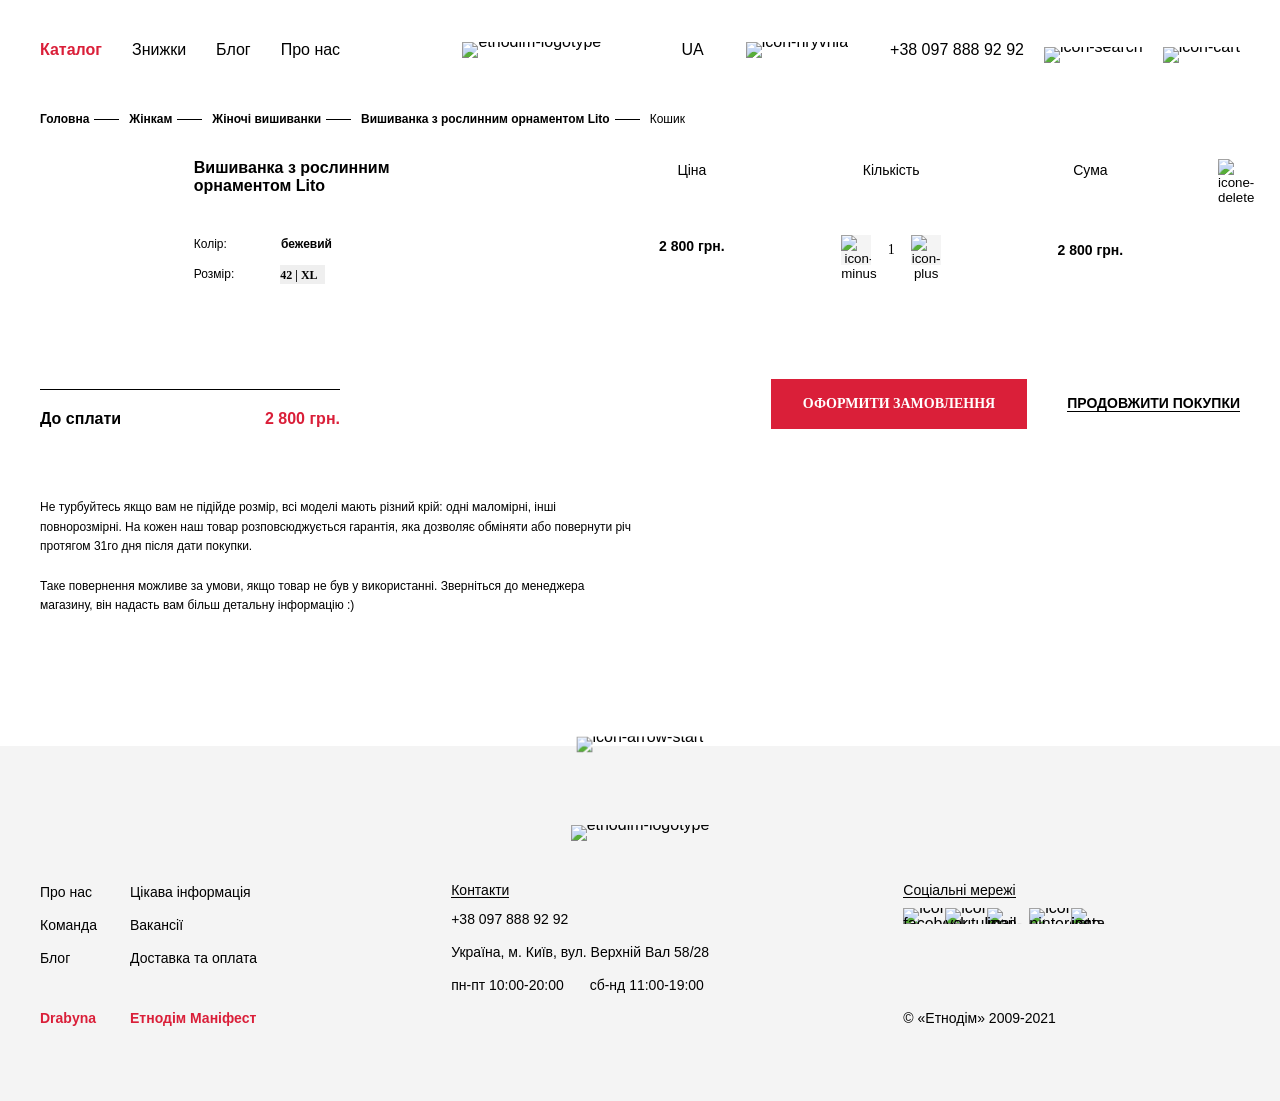
==== cart.html @ d59aa93e "Add files via upload" ====
<!DOCTYPE html>
<html lang="uk">
    <head>
        <meta charset="utf-8"/>
        <title>Etnodim - більше ніж просто одяг</title>
        <meta name="viewport" content="width=device-width, initial-scale=1">
        <meta name="description" content="Etnodim - магазин дизайнерських вишиванок ручної роботи та етнічного одягу"/>
        <meta name="keywords" content="Дизайнерський одяг, вишиванки, ручна робота, етнічний одяг"/>
        <link rel="stylesheet" href="styles.css"/>
    </head>
    <body>
        <header id="top-header">
            <div class="header-flex__container">
                <ul class="header-menu-primary">
                    <li class="header-menu-primary__item active mobile-hidden"><a href="#">Каталог</a></li>
                    <li class="header-menu-primary__item mobile-hidden"><a href="#">Знижки</a></li>
                    <li class="header-menu-primary__item mobile-hidden"><a href="#">Блог</a></li>
                    <li class="header-menu-primary__item mobile-hidden"><a href="#">Про нас</a></li>
                    <li class="header-menu-primary__item mobile-visible"><a href="#"><img src="images/icon-menu.svg" alt="icon-menu"/></a></li>
                </ul>
                <div class="header__logo">
                    <a href="#">
                        <img class="logo" src="images/logo-big.png" alt="etnodim-logotype"/>
                    </a>
                </div>
                <ul class="header-menu-secondary">
                    <li class="header-menu-secondary__item mobile-hidden"><a href="#" class="lang-switch">UA</a></li>
                    <li class="header-menu-secondary__item mobile-hidden"><a href="#" class="currency-switch"><img src="images/icon-hryvnia.svg" alt="icon-hryvnia"/></a></li>
                    <li class="header-menu-secondary__item mobile-hidden"><a href="#">+38 097 888 92 92</a></li>
                    <li class="header-menu-secondary__item"><a href="#"><img src="images/icon-search.svg" alt="icon-search" class="icon-search"/></a></li>
                    <li class="header-menu-secondary__item"><a href="cart.html"><img src="images/icon-cart.svg" alt="icon-cart" class="icon-cart"/></a></li>
                </ul>
            </div>
        </header>
        <section class="section__container section__container--breadcrumbs mobile-hidden">
            <ul class="breadcrumbs mobile-hidden">
                <li class="breadcrumbs__item"><a href="#">Головна</a></li>
                <li class="breadcrumbs__item"><a href="#">Жінкам</a></li>
                <li class="breadcrumbs__item"><a href="catalog.html">Жіночі вишиванки</a></li>
                <li class="breadcrumbs__item"><a href="product.html">Вишиванка з рослинним орнаментом Lito</a></li>
                <li class="breadcrumbs__item active">Кошик</li>
            </ul>
        </section>
        <div class="back-to-catalog mobile-visible">
            <a href="product.html" class="back-to-catalog__link">
                <img src="images/icon-back.svg" alt="icon-back" />
                <p class="back-to-catalog__label">Вишиванка з рослинним орнаментом Lito</p>
            </a>
        </div>
        <section class="section__container">
            <form class="cart__form">
                <div class="cart__product-card">
                    <div class="cart__img">
                    </div>
                    <div class="cart__product-desc">
                        <div class="cart__title">
                            <p class="cart__product-title">
                                Вишиванка з рослинним орнаментом Lito
                            </p>
                            <p class="cart__label mobile-hidden">Ціна</p>
                            <p class="cart__label mobile-hidden">Кількість</p>
                            <p class="cart__label mobile-hidden">Сума</p>
                            <button class="cart__delete-product">
                                <img src="images/icon-delete.svg" alt="icone-delete" class="product__delete" />
                            </button>
                        </div>
                        <div class="cart__main">
                            <div class="cart__product-properties">
                                <div class="cart__product-color">
                                    <p class="cart__product-color-label">Колір:</p>
                                    <p class="cart__product-color-name">
                                    бежевий</p>
                                </div>
                                <div class="cart__product-size">
                                    <label for="size-select" class="label__select label__select--cart">Розмір:</label>
                                    <select name="size" id="size-select" class="input__select input__select--cart">
                                        <option value="xl">42 | XL</option>
                                        <option value="l">40 | L</option>
                                        <option value="m">38 | M</option>
                                        <option value="s">36 | S</option>
                                        <option value="xs">34 | XS</option>
                                        <option value="xxs">32 | XXS</option>  
                                    </select>
                                </div>
                            </div>
                            <p class="product__price mobile-hidden">2 800 грн.</p>
                            <div class="cart__quantity">
                                <div class="counter__quantity">
                                    <button class="quantity__button"><img src="images/icon-minus.svg" alt="icon-minus" /></button>
                                    <input type="number" name="product-quantity" value="1" class="quantity__input"/>
                                    <button class="quantity__button"><img src="images/icon-plus.svg" alt="icon-plus" /></button>
                                </div>
                                <p class="product__price">2 800 грн.</p>
                            </div>
                        </div>
                    </div>
                </div>
                <div class="cart__footer">
                    <div class="cart__sum">
                        <p class="cart__sum-title">До сплати</p>
                        <p class="cart__sum-price">2 800 грн.</p>
                    </div>
                    <div class="cart__button-group">
                        <button type="submit" class="button-primary product__button cart__button">
                            Оформити замовлення
                        </button>
                        <button class="button-with-icon">
                            <span class="button-label button-label--secondary">продовжити покупки</span>
                        </button>
                    </div>
                </div>
            </form>
            <div class="cart__info">
                <p class="cart__info-text">
                    Не турбуйтесь якщо вам не підійде розмір, всі моделі мають різний крій: одні маломірні, інші повнорозмірні. На кожен наш товар розповсюджується гарантія, яка дозволяє обміняти або повернути річ протягом 31го дня після дати покупки.
                </p>
                <p class="cart__info-text">
                    Таке повернення можливе за умови, якщо товар не був 
                    у використанні. Зверніться до менеджера магазину, він надасть вам більш детальну інформацію &#58;&#41;
                </p>
            </div>
        </section>
        <footer class="footer__container">
            <div class="footer__arrow">
                <a href="#top-header">
                    <img class="footer__arrow-img" src="images/icon-arrow-start.svg" alt="icon-arrow-start" />
                </a>
            </div>
            <div class="footer__logo">
                <a href="#">
                    <img class="footer__logo-img" src="images/logo-big.png" alt="etnodim-logotype"/>
                </a>
            </div>
            <div class="footer-grid">
                <ul class="footer-menu">
                    <li class="footer-menu__item"><a href="#">Про нас</a></li>
                    <li class="footer-menu__item"><a href="#">Команда</a></li>
                    <li class="footer-menu__item"><a href="#">Блог</a></li>
                </ul>
                <ul class="footer-menu">
                    <li class="footer-menu__item"><a href="#">Цікава інформація</a></li>
                    <li class="footer-menu__item"><a href="#">Вакансії</a></li>
                    <li class="footer-menu__item"><a href="#">Доставка та оплата</a></li>
                </ul>
                <div class="footer-grid__social">
                    <p class="footer-grid__title">
                        Соціальні мережі
                    </p>
                    <div class="social-media-grid">
                        <a href="#"><img src="images/icon-facebook.svg" alt="icon-facebook" /></a>
                        <a href="#"><img src="images/icon-youtube.svg" alt="icon-youtube" /></a><a href="#"><img src="images/icon-mail.svg" alt="icon-mail" /></a><a href="#"><img src="images/icon-pinterest.svg" alt="icon-pinterest" /></a><a href="#"><img src="images/icon-insta.svg" alt="icon-insta" /></a>
                    </div>
                </div>
                <div class="footer-grid__sponsor">
                    <p class="footer-grid__sponsor-name"><a href="#">Drabyna</a></p>
                </div>
                <div class="footer-grid__sponsor">
                    <p class="footer-grid__sponsor-name"><a href="#">Етнодім Маніфест</a></p>
                </div>
                <div class="footer-grid__contacts">
                    <p class="footer-grid__title">
                        Контакти
                    </p>
                    <div class="contacts-list">
                        <p class="contacts-list__item">+38 097 888 92 92</p>
                        <p class="contacts-list__item">Україна, м. Київ, вул. Верхній Вал 58/28</p>
                        <p class="contacts-list__item">пн-пт 10:00-20:00 <span class="contacts-list__item contacts-list__item--left-margin">сб-нд 11:00-19:00</span>
                        </p>
                    </div>
                </div>
                <div class="footer-grid__copyright">
                    <p class="footer-grid__copyright-text">© «Етнодім» 2009-2021</p>
                </div>
            </div>
        </footer>
    </body>
</html>
---- styles.css ----
@font-face {
    font-family: "DelaGothicOne";
    src: url("fonts/DelaGothicOne/DelaGothicOne-Regular.woff2") format("woff2"), url("fonts/DelaGothicOne/DelaGothicOne-Regular.woff") format("woff");
    font-weight: 400;
}
@font-face {
    font-family: "Raleway";
    src: url("fonts/RalewayFont/Raleway-Bold.woff") format("woff");
    font-weight: 700;
}
@font-face {
    font-family: "Raleway";
    src: url("fonts/RalewayFont/Raleway-SemiBold.woff") format("woff");
    font-weight: 600;
}
@font-face {
    font-family: "Raleway";
    src: url("fonts/RalewayFont/Raleway-Regular.woff") format("woff");
    font-weight: 400;
}
@font-face {
    font-family: "Raleway";
    src: url("fonts/RalewayFont/Raleway-Light.woff") format("woff");
    font-weight: 300;
}

* {
    box-sizing: border-box;
    margin:0;
    padding:0;
    scroll-behavior: smooth;
}
body {
    background-color: #fff;
    font-family: "Raleway", sans-serif;
    font-variant-numeric: lining-nums;
}
.mobile-hidden {
    display: none;
}
.desktop-visible {
    display: none;
}
.hidden {
    display: none;
}
/* Font styles */
h1, .section__title, .product__title {
    font-family: "DelaGothicOne", sans-serif;
}
h1 {
    font-size: 24px;
    line-height: 112%;
    text-transform: uppercase;
}
.section__title, .product__title {
    font-size: 18px;
    line-height: 140%;
    text-transform: uppercase;
}

.header-menu-primary__item, .header-menu-secondary__item, .details__title, .cart__product-title, .cart__sum-title, .cart__sum-price {
    font-size: 16px;
    line-height: auto;
    font-weight: 400;
}
.cart__product-title {
    font-weight: 600;
}
.details__title, .cart__sum-title {
    font-weight: 700;
}

.footer-grid__sponsor-name, .contacts-list__item, 
.footer-grid__copyright-text, .footer-menu__item,
.footer-grid__title,
.filter__label, .product__color, .size__label, .cart__label {
    font-size: 14px;
    line-height: 166%;
    font-weight: 300;
}

.product__price, .filter__subtitle {
    font-size: 14px;
    line-height: 162%;
    font-weight: 700;
}
.product__desc, .label__select,
.label__filter, .title__mobile-filter, .link__info, .details__desc,
.cart__product-color-label, .cart__info-text {
    font-size: 12px;
    line-height: 162%;
    font-weight: 300;
}
.breadcrumbs__item, .back-to-catalog__label, .cart__product-color-name {
    font-size: 12px;
    line-height: 162%;
    font-weight: 600;
}
.breadcrumbs__item.active {
    font-weight: 300;
}
.warning__size {
    font-size: 12px;
    line-height: 140%;
    font-weight: 300;
    color:#DA1F39;
    vertical-align: middle;
}

.product__subtitle {
    font-size: 10px;
    line-height: auto;
    font-weight: 400;
    text-transform: uppercase;
    color: #b5b5b5;
}
.subhead {
    font-size: 14px;
    line-height: auto;
    font-weight: 400;
    text-transform: uppercase;
}

.button-label {
    line-height: auto;
    font-weight: 600;
    text-transform: uppercase;
    font-size: 14px;
}

.button-with-icon {
    background: none;
    border: none;
    display: flex;
    align-items: center;
    gap: 5px;
    cursor: pointer;
}

.button-label--secondary {
    border-bottom: #000 solid 1px;
}

.button-primary {
    appearance: none;
    border: none;
    background-color: #DA1F39;
    height: 50px;
    padding: 0 32px;
    min-width: 216px;
    font-family: "Raleway";
    font-weight: 600;
    font-size: 14px;
    text-transform: uppercase;
    color: #fff;
    cursor: pointer;
}
.contacts-list__item--left-margin {
    margin-left: 22px;
}

.header-menu-primary__item.active, .footer-grid__sponsor-name, .cart__sum-price {
    color: #DA1F39;
    font-weight: 700;
}

.header-menu-primary__item, .header-menu-secondary__item,
.footer-menu__item {
    list-style-type: none;
}

a {
    text-decoration: none;
    color: inherit;
    line-height: 0;
    display: inline-block;
}


/* Header */
.header-flex__container {
    margin: 10px;
    display: flex;
    justify-content: space-between;
    align-items: center;
}

.logo {
    width: 95px;
}

.header__logo {
    margin-left: 42px;
    line-height: 0;
}

.header-menu-primary, .header-menu-secondary {
    display: flex;
    gap: 15px;
    align-items: center;
}

.lang-switch, .currency-switch {
    display: flex;
    align-items: center;
}

.lang-switch::after, .currency-switch::after {
    content: '';
    display: inline-block;
    background: url(images/icon-arrow-down.svg);
    background-position: center;
    background-repeat: no-repeat;
    width: 22px;
    height: 22px;
    vertical-align: middle;
}

.icon-search, .icon-cart {
    width: 21px;
}

/* Footer */
.footer__container {
    background-color: #F4F4F4;
    padding: 20px 10px;
    position: relative;
}

.footer__arrow {
    position: absolute;
    left: 50%;
    transform: translate(-50%, -50%); /*вирівнює враховуючи розмір елемента*/
    top: -6px;
}

.footer__arrow-img {
    width: 16px;
}

.footer__logo {
    text-align: center;
    margin-bottom: 24px;
}

.footer__logo-img {
    width: 132px;
}

.footer-grid {
    display: grid;
    grid-template-columns: minmax(min-content, 80px) minmax(min-content, 140px) minmax(min-content, 116px);
    gap: 10px;
}

.footer-menu, .contacts-list {
    display: flex;
    flex-direction: column;
    gap: 10px;
}

.social-media-grid {
    display: grid;
    grid-template-columns: repeat(3, 22px);
    gap: 10px;
}

.footer-grid__contacts, .footer-grid__copyright {
    grid-column: span 3;
}

.footer-grid__title {
    display: inline-block;
    margin-bottom: 10px;
    border-bottom: #000 solid 1px;
    line-height: 100%;
}

.footer-grid__sponsor, .footer-grid__copyright {
    margin: 10px 0;
}


/* Catalog, Section */
.section__container {
    padding: 20px 10px 50px;
}
.catalog__products {
    display: flex;
    gap: 20px;
    flex-wrap: wrap;
    margin: 20px 0 50px;
}
.catalog__card {
    width: calc(50% - 10px);
    display: flex;
    flex-direction: column;
    gap: 5px;
}
.product__img, .product__img--02, .product__img--03,
.product__img--04, .product__img--05, .product__img--06 {
    background-repeat: no-repeat;
    background-position:top;
    background-size: cover;
    height: 200px;
    display: block;
}
.product__img {
    background-image: url(images/catalog/product_01.jpg);
}
.product__img--02 {
    background-image: url(images/catalog/product_02.jpg);
}
.product__img--03 {
    background-image: url(images/catalog/product_03.jpg);
}
.product__img--04 {
    background-image: url(images/catalog/product_04.jpg);
}
.product__img--05 {
    background-image: url(images/catalog/product_05.jpg);
}
.product__img--06 {
    background-image: url(images/catalog/product_06.jpg);
}
.product__desc {
    height: 38px;
    overflow: hidden;
}
.catalog__navigation {
    display: grid;
    grid-template-columns: 1fr 2fr 1fr;
}
.catalog__button {
    grid-column: 2;
    justify-self: center;
}

/* Catalog__sort */
.catalog__sort {
    display: flex;
    gap: 10px;
    justify-self: end;
    align-items: center;
}
.input__select {
    appearance: none;
    border: none;
    outline: none;
    background-image: url(images/icon-arrow-down.svg);
    background-repeat: no-repeat;
    background-position: right;
    font-family: "Raleway";
    font-size: 12px;
    font-weight: 300;
    font-variant-numeric: lining-nums;
    cursor: pointer;
}

/* Catalog__filter */
.catalog__filter {
    position: relative;
}

.filter__arrow {
    margin-left: 5px;
    vertical-align: middle;
    transition: transform 0.3s ease; /* Для повільної анімації */
    cursor: pointer;
}
.title__mobile-filter {
    cursor: pointer;
    position: relative;
    z-index: 2;
}
.toggle__arrow:checked + .title__mobile-filter .filter__arrow {
    transform: rotate(180deg);
}
.toggle__arrow:checked ~ .menu-filter__block {
    display: flex;
}
.menu-filter__block {
    position: absolute;
    top: 0;
    display: none;
    flex-direction: column;
    flex-wrap: wrap;
    background-color: #fff;
    padding: 36px 20px 20px 0;
    height: 520px;
    width: 340px;
    gap: 10px;
    z-index: 1;
    box-shadow: 
    6px 6px 8px rgba(178, 178, 178, 0.25), /* Multiple shadow */
    4px 4px 6px rgba(55, 47, 47, 0.25);
}
.filter__column {
    width: calc(50% - 10px);
}

.filter__checkbox-block {
    display: flex;
    flex-direction: column;
    flex-wrap: wrap;
    gap: 5px;
    margin: 10px 0;
}
.filter__checkbox {
    display: flex;
    align-items: center;
}
.filter__label {
    position: relative;
    vertical-align: middle;
    cursor: pointer;
    padding-left: 0;
}
input[type="checkbox"] {
    appearance: none;
    vertical-align: middle;
    width: 10px;
    height: 10px;
    border: 1px solid #565656;
    margin-right: 5px;
    top: -1px;
    position: relative;
    cursor: pointer;
}

input[type="checkbox"]:checked {
    vertical-align: middle;
    background-color: #565656;
    background-image: url(images/icon-check.svg);
    background-position: center;
    background-repeat: no-repeat;
    background-size: 10px 10px;
}
.toggle__arrow {
    display: none;
}

.catalog__title-grid {
    display: grid;
    grid-template-columns: 1fr 2fr;
    gap: 20px;
    position: relative;
}
.section__title {
    grid-column: span 2;
    justify-self: end;
}


/* Product */
.back-to-catalog {
    padding: 10px 10px 0;
}
.back-to-catalog__link {
    display: flex;
    gap: 10px;
    align-content: center;
}

.product__container-flex {
    display: flex;
    flex-direction: column;
    margin: 20px 10px 50px;
}

.product-image__group {
    display: flex;
    flex-direction: column;
    gap: 10px;
}
.product-image__details {
    display: flex;
    gap: 10px;
    overflow-x: auto;
}
.product-image__block {
    min-width: 36%;
}
.product-image__item {
    width: 100%;
    display: block;
}
.product-image__cover {
    width: 100%;
}
.product-image__block--video {
    position: relative;
}
.icon-play {
    position: absolute;
    top: 50%;
    left: 50%;
    transform: translate(-50%, -50%);
}

.product-image__navigation {
    display: flex;
    gap: 10px;
    justify-content: flex-end;
    margin-bottom: 20px;
    cursor: pointer;
}
.product-image__arrow-next {
    transform: rotate(180deg);
}

.product__counter {
    display: flex;
    margin: 20px 0;
    align-items: center;
}
.product__color, .counter__quantity {
    width: 50%;
}
.quantity__button {
    appearance: none;
    border: none;
    width: 30px;
    height: 30px;
    background-color: #F4F4F4;
    cursor: pointer;
}
.counter__quantity {
    display: flex;
    align-items: center;
}
.quantity__input {
    appearance: none;
    border: none;
    outline: none;
    font-family: "Raleway";
    font-size: 14px;
    font-weight: 300;
    width: 40px;
    height: 30px;
    text-align: center;
}
input[type="number"]::-webkit-outer-spin-button,
input[type="number"]::-webkit-inner-spin-button {
    -webkit-appearance: none;
    margin: 0;
}

.product__size {
    display: flex;
    gap: 14px;
}
.size__radio-hide {
    display: none;
}
.size__label {
    cursor: pointer;
}

.size__radio-hide:checked + .size__label  {
    font-weight: 700;
}
.link__info {
    border-bottom: #000 solid 1px;
    line-height: 100%;
    margin: 10px 0 0px;
}
.product__button {
    margin-top: 10px;
    margin-bottom: 30px;
}

.product__details {
    margin-top: 20px;
}
.details__item::after {
    content:'';
    display: block;
    height: 1px;
    width: 100%;
    background-color: #000;
    margin: 15px 0;
}
.details__item:last-child::after {
    display: none;
}

.details__title {
    position: relative;
    cursor: pointer;
}
.details__title::-webkit-details-marker {
    display: none;
}
.details__title::after {
    content: '';
    display: inline-block;
    position: absolute;
    right: 0;
    width: 16px;
    height: 16px;
    background-image: url(images/icon-plus.svg);
    background-position: center;
}
.details__item[open] .details__title::after {
    background-image: url(images/icon-minus.svg);
}
.details__desc {
    margin-top: 15px;
}

.product-slider {
    position: relative;
    margin: 0 10px 50px;
}
.product-slider__navigation {
    position: absolute;
    display: flex;
    justify-content: space-between;
    width: 100%;
    top: 38%;
}
.product-slider__previous, .product-slider__next {
    cursor: pointer;
}
.product-slider__next {
    transform: rotate(180deg);
    right: 0;
}
.arrow__previous, .arrow__next {
    display: block;
    height: 40px;
    width: 40px;
}

.product-slider__row {
    margin: 20px 32px;
    display: flex;
    gap: 40px;
    scroll-snap-type: x mandatory; /* додає снеп точку по х*/
    overflow-x: auto;
}
.product-slider__card {
    display: flex;
    flex-direction: column;
    gap: 10px;
    margin: 0 32px;
    scroll-snap-align: center; /* скролл по снеп центру */
}
.product__desc--slider {
    font-size: 14px;
}
.product__img--slider {
    width: calc(100vw - 84px);
    height: 100%;
}
.slider__image {
    width: 100%;
}

.warning {
    height: 40px;
    display: flex;
    align-items: center;
}

/* Стилізація скрол-бар */
.product-slider__row::-webkit-scrollbar {
    display: none;   
}

/* Cart */
.cart__product-card {
    display: flex;
    gap: 20px;
    margin-bottom: 20px;
}
.cart__img {
    width: 40%;
    background-image: url(images/catalog/product_01.jpg);
    background-position: 15%;
    background-size: cover;
    background-repeat: no-repeat;
}
.cart__product-desc {
    display: flex;
    flex-direction: column;
    width: 60%;
    justify-content: space-between;
}
.cart__title {
    display: flex;
    justify-content: space-between;
    margin-bottom: 20px;
}
.cart__delete-product {
    appearance: none;
    background: none;
    border: none;
    width: 22px;
    height: 22px;
    cursor: pointer;
}
.cart__product-color, .cart__product-size {
    display: flex;
}
.cart__product-color {
    gap: 24px;
}
.cart__product-size {
    gap: 16px;
}
.cart__quantity {
    display: grid;
    grid-template-columns: 1fr 1fr;
    align-items: center;
    margin-top: 15px;
}
.product__price {
    justify-self: end;
}
.input__select--cart {
    font-weight: 700;
}

.cart__sum {
    display: flex;
    justify-content: space-between;
    width: 70%;
    padding-top: 20px;
    margin: 30px 0 20px;
    border-top: #000 solid 1px;
}

.cart__info {
    display: flex;
    flex-direction: column;
    gap: 20px;
    margin-top: 50px;
}

@media screen and (min-width: 700px) {
    .mobile-visible--small-screen {
        display: none;
    }
    .mobile-hidden--small-screen {
        display: flex;
    }

    .catalog__card {
        width: calc(33% - 12px);
    }
    .product__img, .product__img--02, .product__img--03,
    .product__img--04, .product__img--05, .product__img--06 {
        height: 300px;
    }

     /* Footer */
     .footer__container {
        padding: 70px 10px;
    }
    .footer__arrow-img {
        top: -12px;
    }
    .arrow-footer {
        width: 30px;
    }
    .footer__logo {
        margin-bottom: 40px;
    }
    .footer__logo-img {
        width: 184px;
    }
    .footer-grid {
        grid-template-columns: minmax(min-content, 80px) minmax(min-content, auto) minmax(min-content, auto) minmax(min-content, auto);
        gap: 10px;
    }
    .social-media-grid {
        grid-template-columns: repeat(auto-fit, 22px);
        gap: 20px;
    }
    .footer-grid__contacts {
        grid-column: 3;
        grid-row: 1;
    }
    .footer-grid__sponsor, .footer-grid__copyright {
        margin: 0;
    }
    .footer-grid__copyright {
        grid-column: 4;
        grid-row: 2;
    }

    /* Catalog__filter */
    .menu-filter__block {
        height: 342px;
        width: 500px;
    }
    .filter__column {
        width: calc(33% - 10px);
    }

    /* Product */
    .product__color, .counter__quantity {
        width: 30%;
    }

    .product-slider__title-row {
        display: flex;
        justify-content: space-between;
    }
    .product-slider__arrow-next {
        transform: rotate(180deg);
    }
    .product-slider__navigation-top {
        display: flex;
        gap: 20px;
        align-items: center;
    }

    .product-slider__row {
        gap: 20px;
        overflow-x: auto;
        margin: 20px 0px;
    }
    .product-slider__card {
        margin: 0;
        min-width: 26%;
        margin-bottom: 30px;
    }
    .product__img--slider {
        width: 100%;
        height: 100%;
        background-image: url(images/catalog/product/slider/bg.jpg);
        background-size: contain;
        transition: transform 500ms ease-in-out;
    }
    .slider__image {
        transition: transform 500ms ease-in-out;
    }
    .product__img--slider:hover .slider__image {
        transform: scale(0.7);
    }

    /* Стилізація скрол-бар */
    .product-slider__row::-webkit-scrollbar {
        display: block;
        height: 3px;   
    }
    .product-slider__row::-webkit-scrollbar-track {
        background: rgba(218, 31, 57, 0.3); /* Колір трека */
    }
    .product-slider__row::-webkit-scrollbar-thumb {
        background-color:#DA1F39; /* Колір скролу */
    }

    /* Cart */
    .cart__img {
        width: 20%;
    }
    .cart__product-desc {
        width: 80%;
    }
}

@media screen and (min-width: 1024px) {
    .mobile-hidden {
        display: block;
    }
    .mobile-visible {
        display:none;
    }
    .desktop-visible {
        display: none;
    }

    .mobile-hidden--small-screen {
        display: flex;
    }

    .section__container {
        padding: 10px 40px 130px;
    }

    /* Fonts */
    h1 {
        font-size: 64px;
    }
    .section__title {
        font-size: 36px;
    }
    .product__desc {
        font-size: 14px;
        margin-top: 5px;
    }

    /* Header */
    .header-flex__container {
        height: 100px;
        margin: 0 40px;
        display: flex;
        justify-content: space-between;
        align-items: center;
    }
    .header-menu-primary {
        gap: 30px;
    }
    .header-menu-secondary {
        gap: 20px;
    }
    .logo {
        width: 184px;
    }
    .icon-search, .icon-cart {
        width: auto;
    }

    /* Footer */
    .footer__container {
        padding: 70px 40px;
    }
    
    /* Breadcrumbs */
    .section__container--breadcrumbs {
        padding: 10px 40px 0;
    }
    .breadcrumbs {
        display: flex;
        gap: 5px;
        list-style-type: none;
        margin-bottom: 20px;
    }
    .breadcrumbs__item::after {
        content: '';
        display: inline-block;
        width: 25px;
        height: 1px;
        background-color: #000;
        vertical-align: middle;
        margin: 0 5px;
    }
    .breadcrumbs__item:last-child::after {
        display: none;
    }


    /* Catalog */
    .catalog__title-grid {
        grid-template-columns: 1fr 2fr 4fr;
        align-items: center;
    }
    .catalog__sort, .catalog__filter {
        order: -1;
        justify-self: start;
    }
    .section__title {
        grid-column: span 1;
    }
    .catalog__products {
        gap: 50px;
        margin: 45px 0 80px;
    }
    .catalog__card {
        width: calc(50% - 25px);
    }
    .product__img, .product__img--02, .product__img--03,
    .product__img--04, .product__img--05, .product__img--06 {
        height: 500px;
    }
    .product__desc {
        height: auto;
        overflow: visible;
    }
    .page-numbers {
        grid-column: 3;
        justify-self: end;
    }
    .page-numbers {
        display: flex;
        gap: 10px;
        list-style-type: none;
    }
    .page-numbers__item {
        font-family: "Raleway", sans-serif;
        font-variant-numeric: lining-nums;
        font-size: 14px;
        line-height: 162%;
        font-weight: 700;
    }
    .page-numbers__item.active {
        color: #B0B0B0;
    }

    /* Catalog__sort */
    .sort-view {
        display: flex;
        gap: 10px;
    }
    .sort-view__radio {
        display: none;
    }
    .sort-view__icon {
        opacity: 0.4;
        cursor: pointer;
    }
    .sort-view__radio:checked + .sort-view__icon{
        opacity: 1;
    }

    /* Product */
    .product__container-flex {
        display: flex;
        flex-direction: row;
        margin: 0 40px 130px 0;
    }
    .product-image__group {
        width: calc(50% + 40px);
        gap: 40px;
    }
    .product__content {
        width: 50%;
        padding: 0 40px;
    }
    .product-image__details {
        flex-direction: row;
        flex-wrap: wrap;
        gap: 40px;
        overflow-x: none;
    }
    .product-image__block {
        min-width: none;
        width: calc(50% - 20px);
    }

    .product__counter {
        margin: 40px 0 20px;
    }
    .product__details {
        margin-top: 40px;
    }

    .product-slider {
        margin: 0 0 50px 0;
    }
    .product-slider__title-row {
        margin: 0 40px;
    }
    .product-slider__row {
        margin: 20px 0 0;
        gap: 0;
    }
    .product-slider__card {
        padding-right: 40px;
    }
    .product-slider__card:first-child {
        margin-left: 40px;
    }
    .product__img--slider {
        width: 100%;
        height: 100%;
    }
    .product__desc--slider {
        height: 46px;
    }

    /* Cart */
    .cart__product-card {
        gap: 30px;
        margin-bottom: 30px;
    }
    .cart__img {
        width: 142px;
        height: 170px;
    }

    .cart__product-desc {
        width: 100%;
        justify-content: start;
        gap: 40px;
    }

    .cart__title, .cart__main {
        display: grid;
        grid-template-columns: 2fr 1fr 1fr 1fr 50px;
        justify-content: space-between;
        margin-bottom: 0;
    }
    .cart__product-title {
        width: 70%;
    }
    .cart__main {
        grid-template-columns: 2fr 1fr 2fr 50px;
        align-items: start;
    }

    .cart__label, .product__price, .counter__quantity {
        justify-self: center;
    }
    .cart__delete-product {
        justify-self: end;
    }

    .cart__quantity {
        display: grid;
        grid-template-columns: 1fr 1fr;
        align-items: center;
        margin-top: 0;
    }
    .counter__quantity {
        width: auto;
    }
    .cart__product-color {
        gap: 54px;
    }
    .cart__product-size {
        gap: 46px;
    }
    .cart__product-properties {
        display: flex;
        flex-direction: column;
        gap: 10px;
    }

    .cart__footer {
        display: flex;
        justify-content: space-between;
    }
    .cart__sum {
        width: 25%;
    }

    .cart__button {
        margin: 0;
    }
    .cart__button-group {
        display: flex;
        align-items: center;
        gap: 40px;
    }

    .cart__info {
        width: 50%;
    }
}

@media screen and (min-width: 1400px) {
    .desktop-visible {
        display: unset;
    }
    .desktop-hidden {
        display: none;
    }

    /* Header */
    .header-flex__container {
        margin: 0 80px;
    }

    /* Footer */
    .footer__container {
        padding: 70px 80px;
    }

    /* Catalog */
    .catalog__products {
        width: 85%;
        margin-left: 15%;
    }
    .section__container {
        padding: 10px 80px 130px;
    }
    .catalog__title-grid {
        grid-template-columns: 15% 1fr 1fr;
        gap: 0;
    }
    .section__title {
        grid-column: 3;
    }

    /* Catalog__sort */
    .catalog__sort {
        grid-column: 2;
    }

    /* Catalog__filter */
    .catalog__filter {
        width: 100%;
    }
    .menu-filter__block {
        display: flex;
        left: 0;
        top: -10px;
        flex-wrap: nowrap;
        padding: 0;
        height: auto;
        width: 100%;
        gap: 15px;
        box-shadow: none;
    }
    .filter__column {
        width: 100%;
        margin-bottom: 0;
    }

    .filter__subtitle {
        display: flex;
        align-items: center;
        cursor: pointer;
    }


    .filter__checkbox-block {
        display: flex;
        flex-direction: column;
        flex-wrap: wrap;
        margin: 5px 0;
    }



    .toggle__arrow--size:checked + .filter__subtitle--size .filter__arrow,
    .toggle__arrow--color:checked + .filter__subtitle--color .filter__arrow,
    .toggle__arrow--season:checked + .filter__subtitle--season .filter__arrow,
    .toggle__arrow--material:checked + .filter__subtitle--material .filter__arrow,
    .toggle__arrow--sleeve:checked + .filter__subtitle--sleeve .filter__arrow {
        transform: rotate(180deg);
    }
    .filter__checkbox-block {
        display: none;
    }
    .toggle__arrow--size:checked ~ .filter__checkbox-block--size,
    .toggle__arrow--color:checked ~ .filter__checkbox-block--color,
    .toggle__arrow--season:checked ~ .filter__checkbox-block--season,
    .toggle__arrow--material:checked ~ .filter__checkbox-block--material,
    .toggle__arrow--sleeve:checked ~ .filter__checkbox-block--sleeve {
        display: flex;
    }

    /* Breadcrumbs */
    .section__container--breadcrumbs {
        padding: 10px 80px 0;
    }

    /* Product */
    .product__container-flex {
        margin: 0 80px 130px 0;
    }
    .product__content {
        width: 50%;
        padding: 0 80px;
    }
    .product-image__group {
        width: calc(50% + 80px);
    }
    .product-slider__title-row {
        margin: 0 80px;
    }
    .product-slider__row {
        margin: 20px 0 0;
        gap: 0;
    }
    .product-slider__card {
        padding-right: 80px;
    }
    .product-slider__card:first-child {
        margin-left: 80px;
    }
}
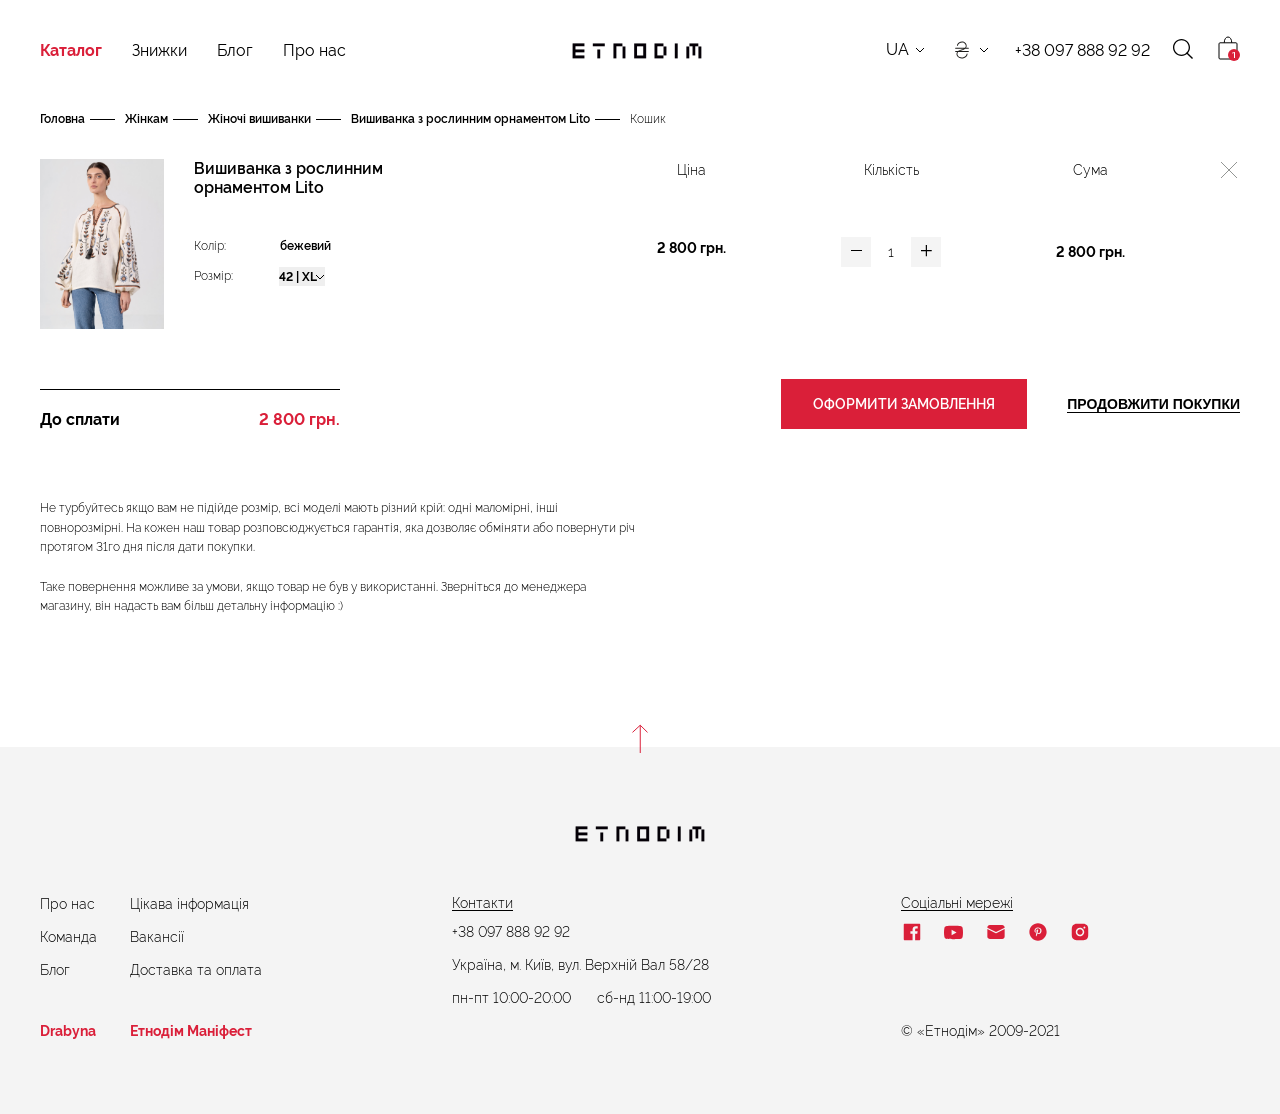
==== commit 70cc61e6: "Update cart.html" ====
--- a/cart.html
+++ b/cart.html
@@ -36,7 +36,7 @@
             <ul class="breadcrumbs mobile-hidden">
                 <li class="breadcrumbs__item"><a href="#">Головна</a></li>
                 <li class="breadcrumbs__item"><a href="#">Жінкам</a></li>
-                <li class="breadcrumbs__item"><a href="catalog.html">Жіночі вишиванки</a></li>
+                <li class="breadcrumbs__item"><a href="index.html">Жіночі вишиванки</a></li>
                 <li class="breadcrumbs__item"><a href="product.html">Вишиванка з рослинним орнаментом Lito</a></li>
                 <li class="breadcrumbs__item active">Кошик</li>
             </ul>
@@ -174,4 +174,4 @@
             </div>
         </footer>
     </body>
-</html>+</html>
